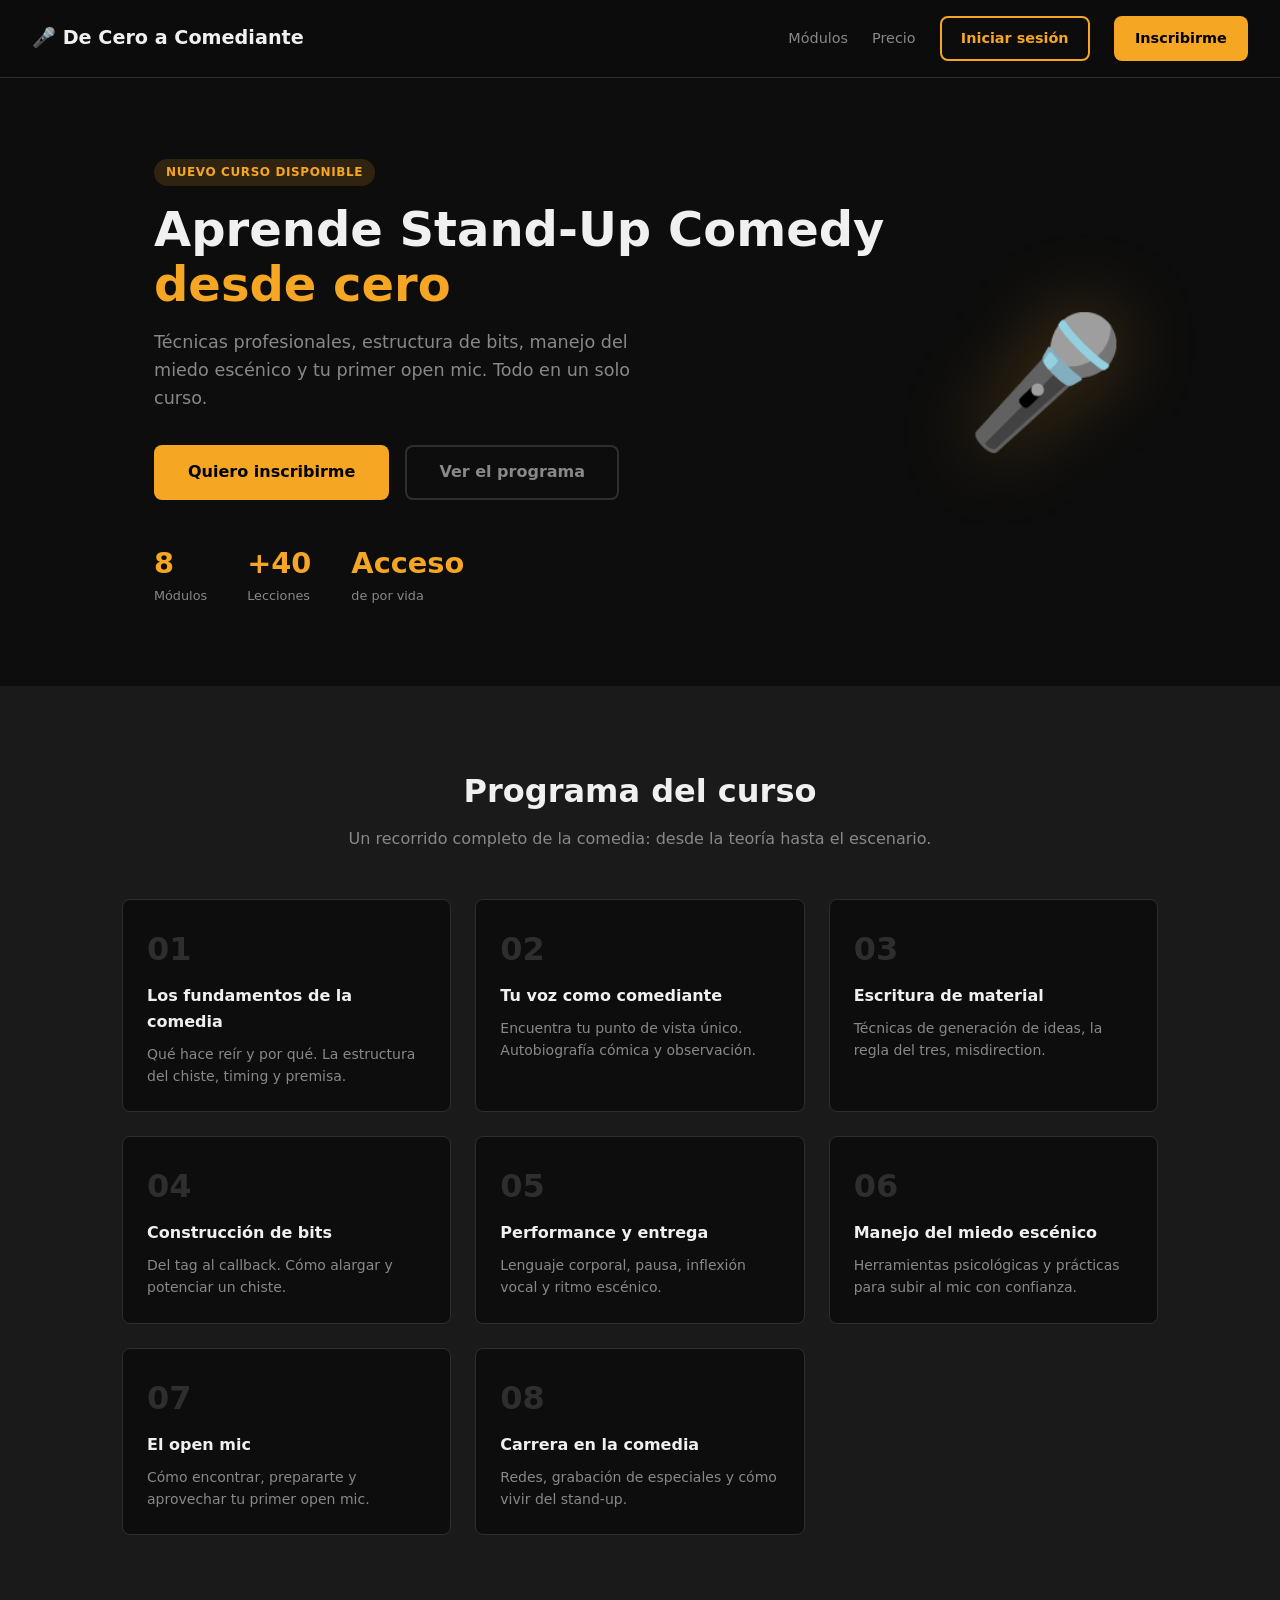
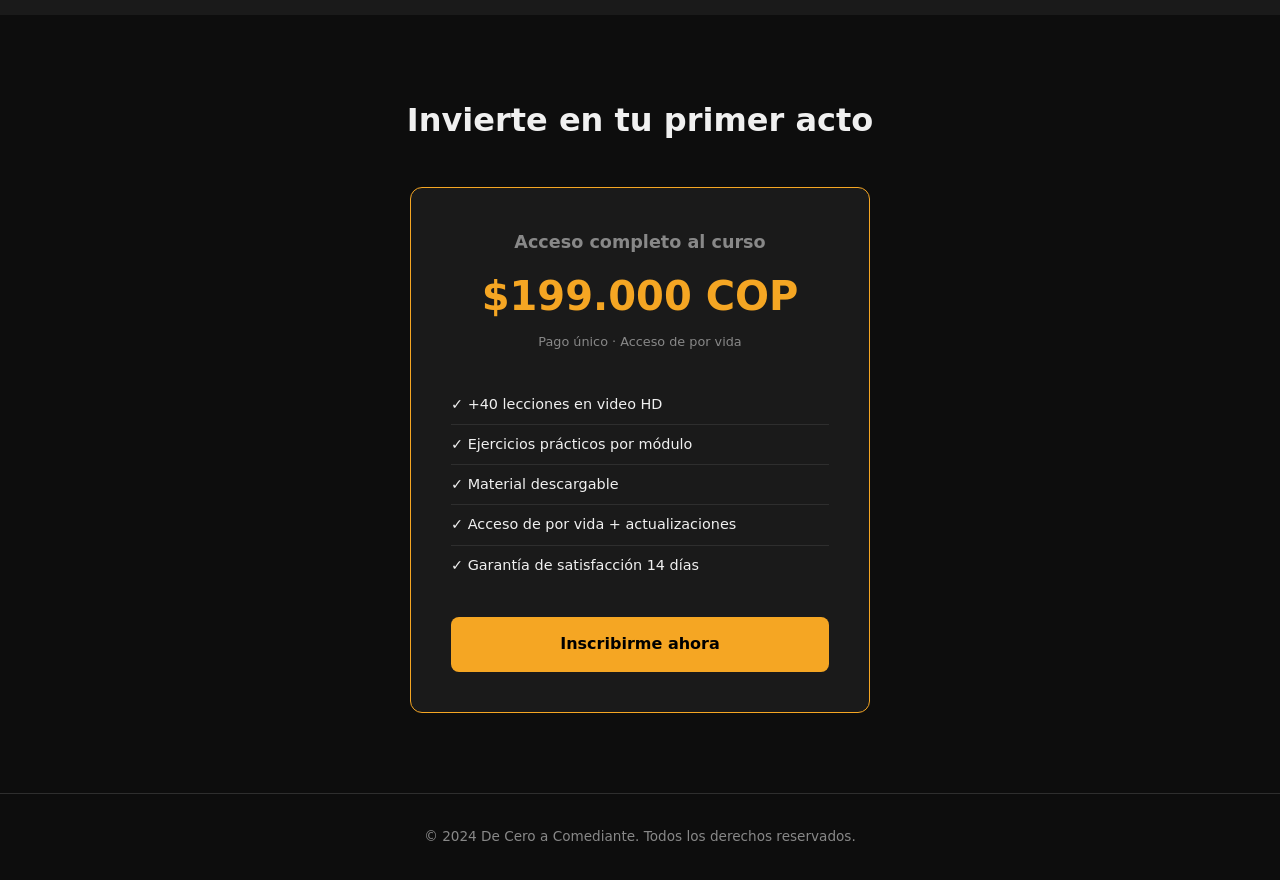
==== frontend/index.html @ c9303311 "Initial commit — De Cero a Comediante LMS" ====
<!DOCTYPE html>
<html lang="es">
<head>
  <meta charset="UTF-8" />
  <meta name="viewport" content="width=device-width, initial-scale=1.0" />
  <title>De Cero a Comediante — Curso de Stand-Up Comedy</title>
  <link rel="stylesheet" href="css/main.css" />
</head>
<body>
  <nav class="navbar">
    <div class="nav-brand">🎤 De Cero a Comediante</div>
    <div class="nav-links">
      <a href="#modulos">Módulos</a>
      <a href="#precio">Precio</a>
      <a href="login.html" class="btn btn-outline">Iniciar sesión</a>
      <a href="checkout.html" class="btn btn-primary">Inscribirme</a>
    </div>
  </nav>

  <header class="hero">
    <div class="hero-content">
      <span class="badge">Nuevo curso disponible</span>
      <h1>Aprende Stand-Up Comedy<br /><span class="highlight">desde cero</span></h1>
      <p class="hero-sub">Técnicas profesionales, estructura de bits, manejo del miedo escénico y tu primer open mic. Todo en un solo curso.</p>
      <div class="hero-cta">
        <a href="checkout.html" class="btn btn-primary btn-lg">Quiero inscribirme</a>
        <a href="#modulos" class="btn btn-ghost btn-lg">Ver el programa</a>
      </div>
      <div class="hero-stats">
        <div class="stat"><strong>8</strong><span>Módulos</span></div>
        <div class="stat"><strong>+40</strong><span>Lecciones</span></div>
        <div class="stat"><strong>Acceso</strong><span>de por vida</span></div>
      </div>
    </div>
    <div class="hero-image">
      <div class="mic-graphic">🎤</div>
    </div>
  </header>

  <section id="modulos" class="modules-section">
    <div class="container">
      <h2>Programa del curso</h2>
      <p class="section-sub">Un recorrido completo de la comedia: desde la teoría hasta el escenario.</p>
      <div class="modules-grid" id="modules-list">
        <!-- Populated by JS or static fallback below -->
        <div class="module-card">
          <div class="module-num">01</div>
          <h3>Los fundamentos de la comedia</h3>
          <p>Qué hace reír y por qué. La estructura del chiste, timing y premisa.</p>
        </div>
        <div class="module-card">
          <div class="module-num">02</div>
          <h3>Tu voz como comediante</h3>
          <p>Encuentra tu punto de vista único. Autobiografía cómica y observación.</p>
        </div>
        <div class="module-card">
          <div class="module-num">03</div>
          <h3>Escritura de material</h3>
          <p>Técnicas de generación de ideas, la regla del tres, misdirection.</p>
        </div>
        <div class="module-card">
          <div class="module-num">04</div>
          <h3>Construcción de bits</h3>
          <p>Del tag al callback. Cómo alargar y potenciar un chiste.</p>
        </div>
        <div class="module-card">
          <div class="module-num">05</div>
          <h3>Performance y entrega</h3>
          <p>Lenguaje corporal, pausa, inflexión vocal y ritmo escénico.</p>
        </div>
        <div class="module-card">
          <div class="module-num">06</div>
          <h3>Manejo del miedo escénico</h3>
          <p>Herramientas psicológicas y prácticas para subir al mic con confianza.</p>
        </div>
        <div class="module-card">
          <div class="module-num">07</div>
          <h3>El open mic</h3>
          <p>Cómo encontrar, prepararte y aprovechar tu primer open mic.</p>
        </div>
        <div class="module-card">
          <div class="module-num">08</div>
          <h3>Carrera en la comedia</h3>
          <p>Redes, grabación de especiales y cómo vivir del stand-up.</p>
        </div>
      </div>
    </div>
  </section>

  <section id="precio" class="pricing-section">
    <div class="container">
      <h2>Invierte en tu primer acto</h2>
      <div class="pricing-card">
        <div class="pricing-header">
          <h3>Acceso completo al curso</h3>
          <div class="price" id="course-price">$199.000 COP</div>
          <span class="price-note">Pago único · Acceso de por vida</span>
        </div>
        <ul class="pricing-features">
          <li>✓ +40 lecciones en video HD</li>
          <li>✓ Ejercicios prácticos por módulo</li>
          <li>✓ Material descargable</li>
          <li>✓ Acceso de por vida + actualizaciones</li>
          <li>✓ Garantía de satisfacción 14 días</li>
        </ul>
        <a href="checkout.html" class="btn btn-primary btn-lg btn-full">Inscribirme ahora</a>
      </div>
    </div>
  </section>

  <footer class="footer">
    <div class="container">
      <p>© 2024 De Cero a Comediante. Todos los derechos reservados.</p>
    </div>
  </footer>

  <script src="js/api.js"></script>
  <script>
    // If logged in, adjust CTA to go directly to dashboard
    const token = localStorage.getItem("dca_token");
    if (token) {
      document.querySelectorAll('a[href="checkout.html"]').forEach(el => {
        el.href = "dashboard.html";
        el.textContent = el.textContent.includes("Inscribirme") ? "Ir al curso" : el.textContent;
      });
    }

    // Load real price from API
    API.get("/courses").then(courses => {
      if (courses && courses.length > 0) {
        const price = courses[0].price_cop;
        if (price) {
          document.getElementById("course-price").textContent =
            "$" + Number(price).toLocaleString("es-CO") + " COP";
        }
      }
    }).catch(() => {});
  </script>
</body>
</html>
---- frontend/css/main.css ----
/* ─── Reset & variables ─────────────────────────────────────────────────── */
*, *::before, *::after { box-sizing: border-box; margin: 0; padding: 0; }

:root {
  --primary:    #f5a623;
  --primary-d:  #d4891a;
  --bg:         #0d0d0d;
  --bg-card:    #1a1a1a;
  --bg-card2:   #222;
  --border:     #2e2e2e;
  --text:       #f0f0f0;
  --text-muted: #888;
  --red:        #e63946;
  --green:      #2a9d8f;
  --radius:     8px;
  --shadow:     0 4px 24px rgba(0,0,0,.4);
  --font:       'Segoe UI', system-ui, -apple-system, sans-serif;
}

html { scroll-behavior: smooth; }

body {
  background: var(--bg);
  color: var(--text);
  font-family: var(--font);
  font-size: 16px;
  line-height: 1.6;
}

a { color: var(--primary); text-decoration: none; }
a:hover { text-decoration: underline; }

/* ─── Buttons ───────────────────────────────────────────────────────────── */
.btn {
  display: inline-flex;
  align-items: center;
  justify-content: center;
  gap: .4rem;
  padding: .55rem 1.2rem;
  border-radius: var(--radius);
  font-size: .9rem;
  font-weight: 600;
  cursor: pointer;
  border: 2px solid transparent;
  transition: background .15s, color .15s, border-color .15s, transform .1s;
  text-decoration: none;
  white-space: nowrap;
}
.btn:hover { transform: translateY(-1px); text-decoration: none; }
.btn:active { transform: translateY(0); }

.btn-primary  { background: var(--primary); color: #000; }
.btn-primary:hover  { background: var(--primary-d); }

.btn-outline  { border-color: var(--primary); color: var(--primary); background: transparent; }
.btn-outline:hover  { background: var(--primary); color: #000; }

.btn-ghost    { background: transparent; color: var(--text-muted); border-color: var(--border); }
.btn-ghost:hover    { color: var(--text); border-color: var(--text-muted); }

.btn-lg   { padding: .8rem 2rem; font-size: 1rem; }
.btn-sm   { padding: .35rem .8rem; font-size: .8rem; }
.btn-full { width: 100%; }

/* ─── Navbar ────────────────────────────────────────────────────────────── */
.navbar {
  display: flex;
  align-items: center;
  justify-content: space-between;
  padding: 1rem 2rem;
  border-bottom: 1px solid var(--border);
  position: sticky;
  top: 0;
  background: rgba(13,13,13,.92);
  backdrop-filter: blur(8px);
  z-index: 100;
}
.nav-brand { font-size: 1.2rem; font-weight: 700; color: var(--text); }
.nav-links  { display: flex; align-items: center; gap: 1.5rem; }
.nav-links a:not(.btn) { color: var(--text-muted); font-size: .9rem; }
.nav-links a:not(.btn):hover { color: var(--text); }

/* ─── Hero ──────────────────────────────────────────────────────────────── */
.hero {
  display: grid;
  grid-template-columns: 1fr auto;
  align-items: center;
  gap: 3rem;
  padding: 5rem 4rem;
  max-width: 1100px;
  margin: 0 auto;
}
.badge {
  display: inline-block;
  background: rgba(245,166,35,.15);
  color: var(--primary);
  font-size: .75rem;
  font-weight: 700;
  padding: .25rem .75rem;
  border-radius: 100px;
  letter-spacing: .05em;
  text-transform: uppercase;
  margin-bottom: 1rem;
}
.hero-content h1 { font-size: 3rem; line-height: 1.15; margin-bottom: 1rem; }
.highlight { color: var(--primary); }
.hero-sub { font-size: 1.1rem; color: var(--text-muted); max-width: 520px; margin-bottom: 2rem; }
.hero-cta { display: flex; gap: 1rem; flex-wrap: wrap; margin-bottom: 2.5rem; }
.hero-stats { display: flex; gap: 2.5rem; }
.stat { display: flex; flex-direction: column; }
.stat strong { font-size: 1.8rem; color: var(--primary); }
.stat span   { font-size: .8rem; color: var(--text-muted); }
.mic-graphic { font-size: 8rem; filter: drop-shadow(0 0 40px rgba(245,166,35,.3)); }

/* ─── Modules section ───────────────────────────────────────────────────── */
.container { max-width: 1100px; margin: 0 auto; padding: 0 2rem; }
.modules-section { padding: 5rem 0; background: var(--bg-card); }
.modules-section h2 { font-size: 2rem; text-align: center; margin-bottom: .5rem; }
.section-sub { text-align: center; color: var(--text-muted); margin-bottom: 3rem; }
.modules-grid {
  display: grid;
  grid-template-columns: repeat(auto-fill, minmax(260px, 1fr));
  gap: 1.5rem;
}
.module-card {
  background: var(--bg);
  border: 1px solid var(--border);
  border-radius: var(--radius);
  padding: 1.5rem;
  transition: border-color .2s;
}
.module-card:hover { border-color: var(--primary); }
.module-num { font-size: 2rem; font-weight: 900; color: var(--border); margin-bottom: .5rem; }
.module-card h3 { font-size: 1rem; margin-bottom: .5rem; }
.module-card p  { font-size: .875rem; color: var(--text-muted); }

/* ─── Pricing section ───────────────────────────────────────────────────── */
.pricing-section { padding: 5rem 0; text-align: center; }
.pricing-section h2 { font-size: 2rem; margin-bottom: 2.5rem; }
.pricing-card {
  display: inline-block;
  background: var(--bg-card);
  border: 1px solid var(--primary);
  border-radius: 12px;
  padding: 2.5rem;
  max-width: 460px;
  width: 100%;
  text-align: left;
}
.pricing-header { text-align: center; margin-bottom: 2rem; }
.pricing-header h3 { font-size: 1.1rem; color: var(--text-muted); margin-bottom: .5rem; }
.price { font-size: 2.5rem; font-weight: 900; color: var(--primary); }
.price-note { font-size: .8rem; color: var(--text-muted); }
.pricing-features { list-style: none; margin-bottom: 2rem; }
.pricing-features li { padding: .5rem 0; border-bottom: 1px solid var(--border); font-size: .9rem; }
.pricing-features li:last-child { border: none; }

/* ─── Footer ────────────────────────────────────────────────────────────── */
.footer { padding: 2rem; text-align: center; border-top: 1px solid var(--border); color: var(--text-muted); font-size: .85rem; }

/* ─── Auth page ─────────────────────────────────────────────────────────── */
.auth-page {
  min-height: 100vh;
  display: flex;
  align-items: center;
  justify-content: center;
  background: radial-gradient(ellipse at top, #1a1100 0%, var(--bg) 70%);
}
.auth-container { width: 100%; max-width: 420px; padding: 1rem; }
.auth-brand { text-align: center; margin-bottom: 2rem; font-size: 1.2rem; font-weight: 700; }
.auth-card {
  background: var(--bg-card);
  border: 1px solid var(--border);
  border-radius: 12px;
  padding: 2rem;
}
.auth-tabs { display: flex; margin-bottom: 1.5rem; border-bottom: 1px solid var(--border); }
.auth-tab {
  flex: 1;
  background: none;
  border: none;
  color: var(--text-muted);
  padding: .75rem;
  font-size: .95rem;
  font-weight: 600;
  cursor: pointer;
  transition: color .15s;
  border-bottom: 2px solid transparent;
  margin-bottom: -1px;
}
.auth-tab.active { color: var(--primary); border-bottom-color: var(--primary); }
.auth-form { display: flex; flex-direction: column; gap: 1rem; }

/* ─── Forms ─────────────────────────────────────────────────────────────── */
.form-group { display: flex; flex-direction: column; gap: .35rem; }
.form-group label { font-size: .85rem; font-weight: 600; color: var(--text-muted); }
.form-group input,
.form-group textarea,
.form-group select {
  background: var(--bg);
  border: 1px solid var(--border);
  border-radius: var(--radius);
  color: var(--text);
  padding: .65rem .9rem;
  font-size: .95rem;
  font-family: inherit;
  transition: border-color .15s;
  width: 100%;
}
.form-group input:focus,
.form-group textarea:focus,
.form-group select:focus { outline: none; border-color: var(--primary); }
.form-row { display: grid; grid-template-columns: 1fr 1fr; gap: 1rem; }
.form-error { color: var(--red); font-size: .85rem; padding: .5rem .75rem; background: rgba(230,57,70,.1); border-radius: var(--radius); }
.form-select { /* alias */ }
.checkbox-group label { flex-direction: row; align-items: center; gap: .5rem; cursor: pointer; }
.checkbox-group input[type="checkbox"] { width: auto; }

/* ─── Checkout page ─────────────────────────────────────────────────────── */
.checkout-page { min-height: 100vh; }
.checkout-layout {
  display: grid;
  grid-template-columns: 1fr 1fr;
  gap: 3rem;
  max-width: 900px;
  margin: 4rem auto;
  padding: 0 2rem;
}
.checkout-summary h1 { font-size: 1.5rem; margin-bottom: 1.5rem; }
.checkout-course-card {
  display: flex;
  gap: 1.5rem;
  background: var(--bg-card);
  border: 1px solid var(--border);
  border-radius: var(--radius);
  padding: 1.5rem;
  margin-bottom: 1.5rem;
}
.checkout-course-icon { font-size: 3rem; }
.checkout-course-info h2 { font-size: 1.1rem; margin-bottom: .25rem; }
.checkout-features { list-style: none; margin-top: .75rem; font-size: .85rem; color: var(--text-muted); }
.checkout-features li { padding: .2rem 0; }
.checkout-total {
  display: flex;
  justify-content: space-between;
  align-items: center;
  font-size: 1.2rem;
  padding: 1rem 0;
  border-top: 1px solid var(--border);
}
.checkout-total strong { font-size: 1.5rem; color: var(--primary); }
.checkout-guarantee { font-size: .8rem; color: var(--text-muted); margin-top: .75rem; }
.checkout-payment { display: flex; align-items: center; justify-content: center; min-height: 200px; }
.checkout-loader, .checkout-error { text-align: center; }
.checkout-error { background: rgba(230,57,70,.08); border: 1px solid var(--red); border-radius: var(--radius); padding: 1.5rem; }

/* ─── Spinner ───────────────────────────────────────────────────────────── */
.spinner {
  width: 36px; height: 36px;
  border: 3px solid var(--border);
  border-top-color: var(--primary);
  border-radius: 50%;
  animation: spin .7s linear infinite;
  margin: 0 auto .75rem;
}
@keyframes spin { to { transform: rotate(360deg); } }

/* ─── Utilities ─────────────────────────────────────────────────────────── */
.hidden { display: none !important; }

/* ─── Progress bar ──────────────────────────────────────────────────────── */
.progress-bar {
  height: 6px;
  background: var(--border);
  border-radius: 3px;
  overflow: hidden;
}
.progress-fill {
  height: 100%;
  background: var(--primary);
  border-radius: 3px;
  transition: width .4s ease;
}

/* ─── Responsive ────────────────────────────────────────────────────────── */
@media (max-width: 768px) {
  .hero { grid-template-columns: 1fr; padding: 3rem 1.5rem; }
  .hero-content h1 { font-size: 2rem; }
  .mic-graphic { display: none; }
  .checkout-layout { grid-template-columns: 1fr; }
  .nav-links .btn-outline { display: none; }
}
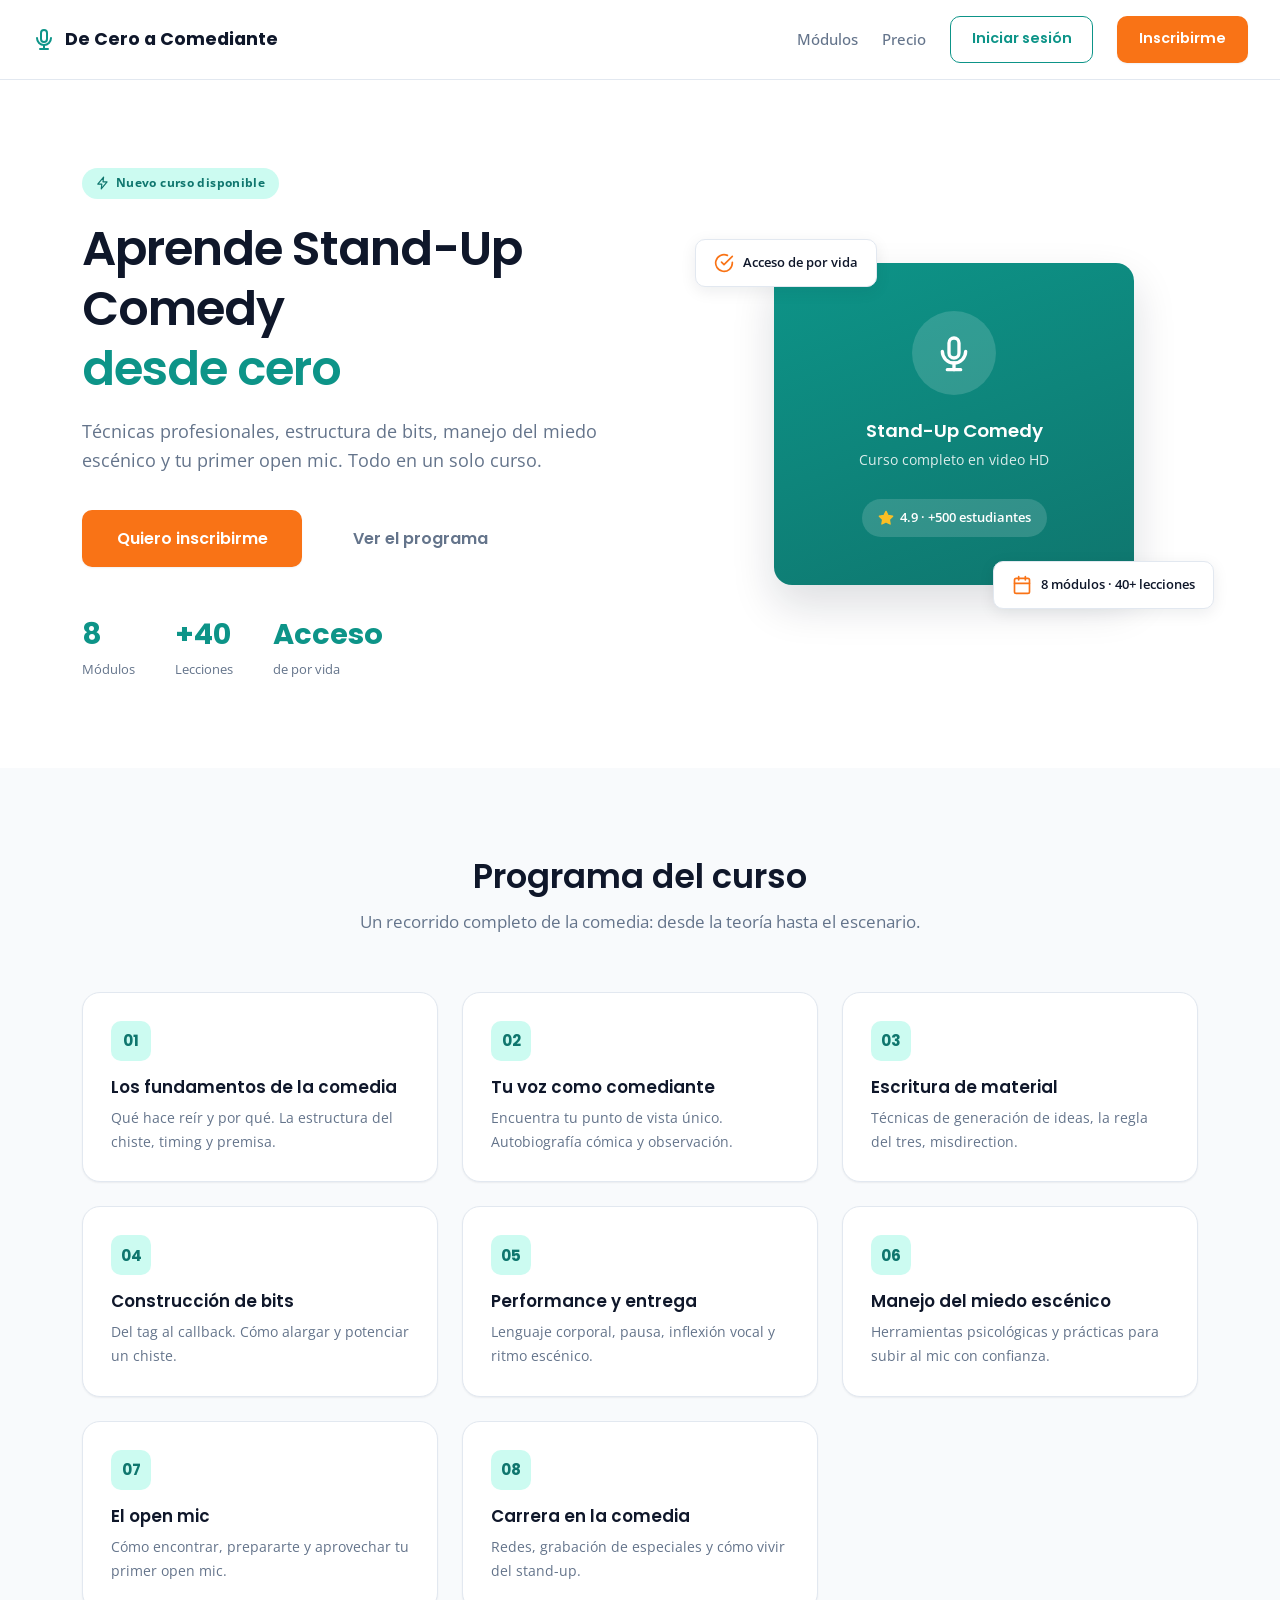
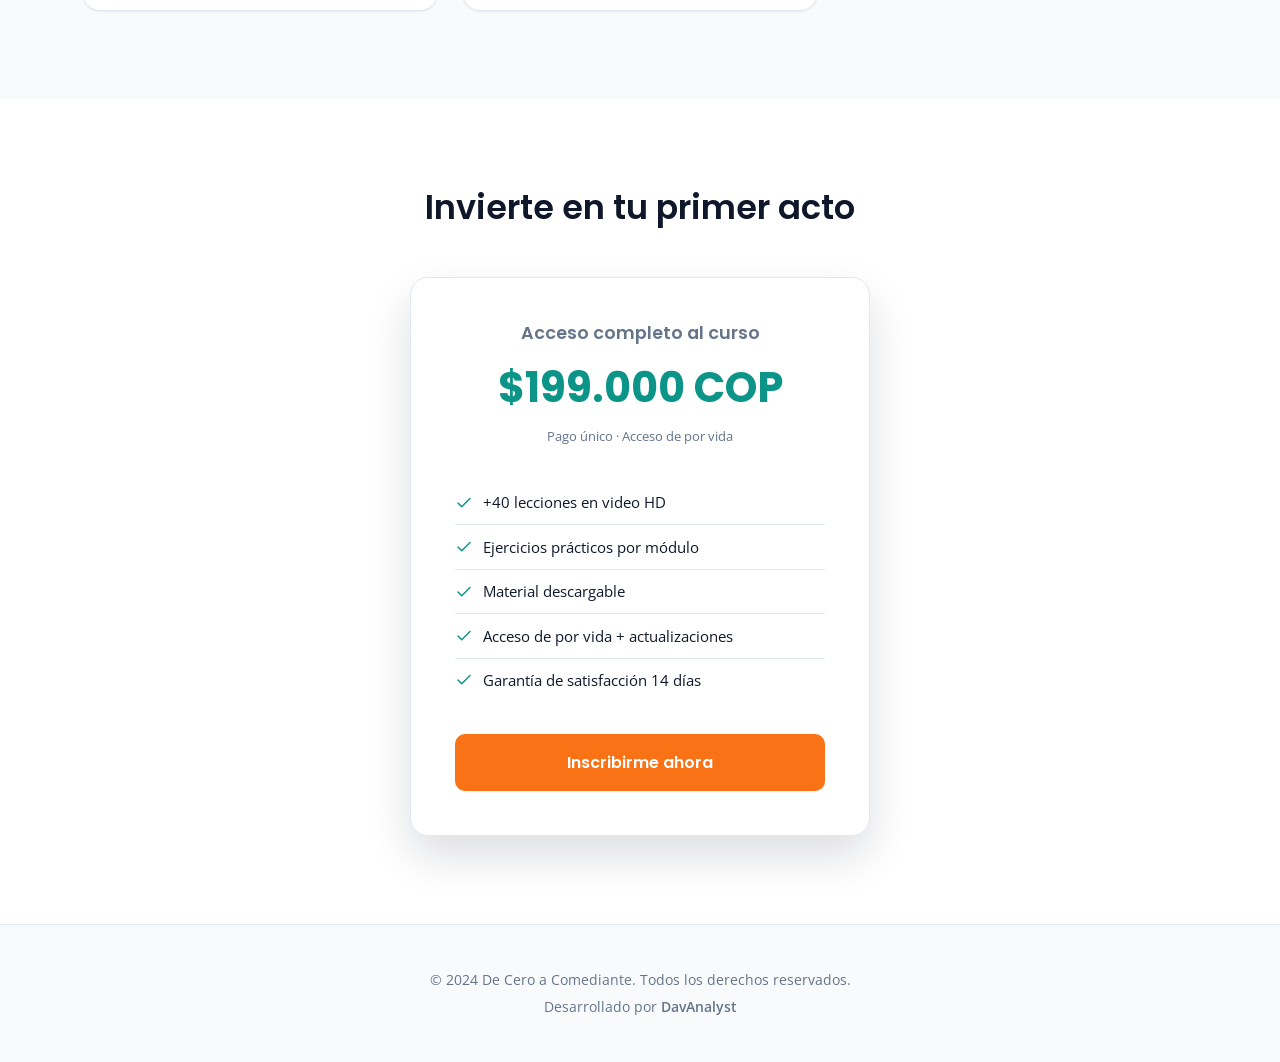
==== commit db57ffe6: "Rediseña el frontend con estilo profesional de plataforma de curso Nueva paleta teal/naranja, tipogr" ====
--- a/frontend/index.html
+++ b/frontend/index.html
@@ -8,7 +8,10 @@
 </head>
 <body>
   <nav class="navbar">
-    <div class="nav-brand">🎤 De Cero a Comediante</div>
+    <div class="nav-brand">
+      <svg class="icon" viewBox="0 0 24 24"><path d="M12 15a3 3 0 0 0 3-3V6a3 3 0 0 0-6 0v6a3 3 0 0 0 3 3Z"/><path d="M19 11a7 7 0 0 1-14 0"/><line x1="12" y1="18" x2="12" y2="22"/><line x1="8" y1="22" x2="16" y2="22"/></svg>
+      De Cero a Comediante
+    </div>
     <div class="nav-links">
       <a href="#modulos">Módulos</a>
       <a href="#precio">Precio</a>
@@ -19,7 +22,10 @@
 
   <header class="hero">
     <div class="hero-content">
-      <span class="badge">Nuevo curso disponible</span>
+      <span class="badge">
+        <svg class="icon" viewBox="0 0 24 24" style="width:14px;height:14px"><path d="M13 2 3 14h7l-1 8 10-12h-7l1-8Z"/></svg>
+        Nuevo curso disponible
+      </span>
       <h1>Aprende Stand-Up Comedy<br /><span class="highlight">desde cero</span></h1>
       <p class="hero-sub">Técnicas profesionales, estructura de bits, manejo del miedo escénico y tu primer open mic. Todo en un solo curso.</p>
       <div class="hero-cta">
@@ -32,8 +38,27 @@
         <div class="stat"><strong>Acceso</strong><span>de por vida</span></div>
       </div>
     </div>
-    <div class="hero-image">
-      <div class="mic-graphic">🎤</div>
+    <div class="hero-visual">
+      <div class="hero-visual-glow"></div>
+      <div class="hero-float-badge top">
+        <svg class="icon" viewBox="0 0 24 24"><path d="M22 11.08V12a10 10 0 1 1-5.93-9.14"/><polyline points="22 4 12 14.01 9 11.01"/></svg>
+        Acceso de por vida
+      </div>
+      <div class="hero-card">
+        <div class="icon-circle">
+          <svg class="icon" viewBox="0 0 24 24"><path d="M12 15a3 3 0 0 0 3-3V6a3 3 0 0 0-6 0v6a3 3 0 0 0 3 3Z"/><path d="M19 11a7 7 0 0 1-14 0"/><line x1="12" y1="18" x2="12" y2="22"/><line x1="8" y1="22" x2="16" y2="22"/></svg>
+        </div>
+        <h3>Stand-Up Comedy</h3>
+        <p>Curso completo en video HD</p>
+        <div class="hero-rating">
+          <svg class="icon" viewBox="0 0 24 24"><polygon points="12 2 15.09 8.26 22 9.27 17 14.14 18.18 21.02 12 17.77 5.82 21.02 7 14.14 2 9.27 8.91 8.26 12 2"/></svg>
+          4.9 · +500 estudiantes
+        </div>
+      </div>
+      <div class="hero-float-badge bottom">
+        <svg class="icon" viewBox="0 0 24 24"><rect x="3" y="4" width="18" height="18" rx="2"/><line x1="16" y1="2" x2="16" y2="6"/><line x1="8" y1="2" x2="8" y2="6"/><line x1="3" y1="10" x2="21" y2="10"/></svg>
+        8 módulos · 40+ lecciones
+      </div>
     </div>
   </header>
 
@@ -97,11 +122,11 @@
           <span class="price-note">Pago único · Acceso de por vida</span>
         </div>
         <ul class="pricing-features">
-          <li>✓ +40 lecciones en video HD</li>
-          <li>✓ Ejercicios prácticos por módulo</li>
-          <li>✓ Material descargable</li>
-          <li>✓ Acceso de por vida + actualizaciones</li>
-          <li>✓ Garantía de satisfacción 14 días</li>
+          <li><svg class="icon" viewBox="0 0 24 24"><polyline points="20 6 9 17 4 12"/></svg> +40 lecciones en video HD</li>
+          <li><svg class="icon" viewBox="0 0 24 24"><polyline points="20 6 9 17 4 12"/></svg> Ejercicios prácticos por módulo</li>
+          <li><svg class="icon" viewBox="0 0 24 24"><polyline points="20 6 9 17 4 12"/></svg> Material descargable</li>
+          <li><svg class="icon" viewBox="0 0 24 24"><polyline points="20 6 9 17 4 12"/></svg> Acceso de por vida + actualizaciones</li>
+          <li><svg class="icon" viewBox="0 0 24 24"><polyline points="20 6 9 17 4 12"/></svg> Garantía de satisfacción 14 días</li>
         </ul>
         <a href="checkout.html" class="btn btn-primary btn-lg btn-full">Inscribirme ahora</a>
       </div>
@@ -111,6 +136,7 @@
   <footer class="footer">
     <div class="container">
       <p>© 2024 De Cero a Comediante. Todos los derechos reservados.</p>
+      <p>Desarrollado por <a href="https://www.davanalyst.com" target="_blank" rel="noopener noreferrer">DavAnalyst</a></p>
     </div>
   </footer>
 
--- a/frontend/css/main.css
+++ b/frontend/css/main.css
@@ -1,20 +1,37 @@
+/* ─── Fonts ──────────────────────────────────────────────────────────────── */
+@import url('https://fonts.googleapis.com/css2?family=Open+Sans:wght@400;500;600;700&family=Poppins:wght@500;600;700;800&display=swap');
+
 /* ─── Reset & variables ─────────────────────────────────────────────────── */
 *, *::before, *::after { box-sizing: border-box; margin: 0; padding: 0; }
 
 :root {
-  --primary:    #f5a623;
-  --primary-d:  #d4891a;
-  --bg:         #0d0d0d;
-  --bg-card:    #1a1a1a;
-  --bg-card2:   #222;
-  --border:     #2e2e2e;
-  --text:       #f0f0f0;
-  --text-muted: #888;
-  --red:        #e63946;
-  --green:      #2a9d8f;
-  --radius:     8px;
-  --shadow:     0 4px 24px rgba(0,0,0,.4);
-  --font:       'Segoe UI', system-ui, -apple-system, sans-serif;
+  --primary:      #0D9488;
+  --primary-dark: #0F766E;
+  --primary-light:#CCFBF1;
+  --cta:          #F97316;
+  --cta-dark:     #EA580C;
+  --cta-light:    #FFEDD5;
+
+  --bg:         #FFFFFF;
+  --bg-alt:     #F8FAFC;
+  --bg-card:    #F8FAFC;
+  --border:     #E2E8F0;
+  --text:       #0F172A;
+  --text-muted: #64748B;
+
+  --red:      #DC2626;
+  --red-bg:   #FEF2F2;
+  --green:    #16A34A;
+  --green-bg: #F0FDF4;
+
+  --radius:    10px;
+  --radius-lg: 18px;
+  --shadow-sm: 0 1px 2px rgba(15,23,42,.06);
+  --shadow:    0 4px 16px rgba(15,23,42,.08);
+  --shadow-lg: 0 20px 44px rgba(15,23,42,.14);
+
+  --font:         'Open Sans', system-ui, -apple-system, sans-serif;
+  --font-heading: 'Poppins', system-ui, -apple-system, sans-serif;
 }
 
 html { scroll-behavior: smooth; }
@@ -24,42 +41,57 @@
   color: var(--text);
   font-family: var(--font);
   font-size: 16px;
-  line-height: 1.6;
+  line-height: 1.65;
+  -webkit-font-smoothing: antialiased;
+}
+
+h1, h2, h3, h4, h5, h6 {
+  font-family: var(--font-heading);
+  font-weight: 600;
+  line-height: 1.25;
+  color: var(--text);
 }
 
 a { color: var(--primary); text-decoration: none; }
-a:hover { text-decoration: underline; }
+a:hover { color: var(--primary-dark); }
+
+svg { display: block; }
+.icon { width: 20px; height: 20px; stroke: currentColor; fill: none; stroke-width: 2; stroke-linecap: round; stroke-linejoin: round; flex-shrink: 0; }
 
 /* ─── Buttons ───────────────────────────────────────────────────────────── */
 .btn {
   display: inline-flex;
   align-items: center;
   justify-content: center;
-  gap: .4rem;
-  padding: .55rem 1.2rem;
+  gap: .5rem;
+  padding: .65rem 1.3rem;
   border-radius: var(--radius);
+  font-family: var(--font-heading);
   font-size: .9rem;
   font-weight: 600;
   cursor: pointer;
-  border: 2px solid transparent;
-  transition: background .15s, color .15s, border-color .15s, transform .1s;
+  border: 1.5px solid transparent;
+  transition: background .15s ease, color .15s ease, border-color .15s ease, box-shadow .15s ease, transform .1s ease;
   text-decoration: none;
   white-space: nowrap;
-}
-.btn:hover { transform: translateY(-1px); text-decoration: none; }
+  min-height: 44px;
+}
+.btn:hover { transform: translateY(-1px); }
 .btn:active { transform: translateY(0); }
-
-.btn-primary  { background: var(--primary); color: #000; }
-.btn-primary:hover  { background: var(--primary-d); }
+.btn:focus-visible { outline: 2px solid var(--primary); outline-offset: 2px; }
+.btn .icon { width: 18px; height: 18px; }
+
+.btn-primary  { background: var(--cta); color: #fff; box-shadow: var(--shadow-sm); }
+.btn-primary:hover  { background: var(--cta-dark); box-shadow: var(--shadow); }
 
 .btn-outline  { border-color: var(--primary); color: var(--primary); background: transparent; }
-.btn-outline:hover  { background: var(--primary); color: #000; }
-
-.btn-ghost    { background: transparent; color: var(--text-muted); border-color: var(--border); }
-.btn-ghost:hover    { color: var(--text); border-color: var(--text-muted); }
-
-.btn-lg   { padding: .8rem 2rem; font-size: 1rem; }
-.btn-sm   { padding: .35rem .8rem; font-size: .8rem; }
+.btn-outline:hover  { background: var(--primary-light); }
+
+.btn-ghost    { background: transparent; color: var(--text-muted); border-color: transparent; }
+.btn-ghost:hover    { color: var(--text); background: var(--bg-alt); }
+
+.btn-lg   { padding: .9rem 2.1rem; font-size: 1rem; min-height: 52px; }
+.btn-sm   { padding: .4rem .9rem; font-size: .82rem; min-height: 36px; }
 .btn-full { width: 100%; }
 
 /* ─── Navbar ────────────────────────────────────────────────────────────── */
@@ -71,92 +103,209 @@
   border-bottom: 1px solid var(--border);
   position: sticky;
   top: 0;
-  background: rgba(13,13,13,.92);
-  backdrop-filter: blur(8px);
+  background: rgba(255,255,255,.85);
+  backdrop-filter: blur(10px);
+  -webkit-backdrop-filter: blur(10px);
   z-index: 100;
 }
-.nav-brand { font-size: 1.2rem; font-weight: 700; color: var(--text); }
+.nav-brand {
+  display: inline-flex;
+  align-items: center;
+  gap: .55rem;
+  font-family: var(--font-heading);
+  font-size: 1.1rem;
+  font-weight: 700;
+  color: var(--text);
+}
+.nav-brand .icon { width: 24px; height: 24px; color: var(--primary); }
+a.nav-brand:hover { color: var(--text); }
 .nav-links  { display: flex; align-items: center; gap: 1.5rem; }
-.nav-links a:not(.btn) { color: var(--text-muted); font-size: .9rem; }
+.nav-links a:not(.btn) { color: var(--text-muted); font-size: .92rem; font-weight: 500; }
 .nav-links a:not(.btn):hover { color: var(--text); }
 
 /* ─── Hero ──────────────────────────────────────────────────────────────── */
 .hero {
   display: grid;
-  grid-template-columns: 1fr auto;
-  align-items: center;
-  gap: 3rem;
-  padding: 5rem 4rem;
-  max-width: 1100px;
+  grid-template-columns: 1fr .85fr;
+  align-items: center;
+  gap: 3.5rem;
+  padding: 5.5rem 2rem;
+  max-width: 1180px;
   margin: 0 auto;
 }
 .badge {
-  display: inline-block;
-  background: rgba(245,166,35,.15);
-  color: var(--primary);
-  font-size: .75rem;
+  display: inline-flex;
+  align-items: center;
+  gap: .4rem;
+  background: var(--primary-light);
+  color: var(--primary-dark);
+  font-size: .78rem;
   font-weight: 700;
-  padding: .25rem .75rem;
+  padding: .35rem .85rem;
   border-radius: 100px;
-  letter-spacing: .05em;
-  text-transform: uppercase;
-  margin-bottom: 1rem;
-}
-.hero-content h1 { font-size: 3rem; line-height: 1.15; margin-bottom: 1rem; }
+  letter-spacing: .03em;
+  margin-bottom: 1.25rem;
+}
+.hero-content h1 { font-size: 3rem; letter-spacing: -.02em; margin-bottom: 1.1rem; }
 .highlight { color: var(--primary); }
-.hero-sub { font-size: 1.1rem; color: var(--text-muted); max-width: 520px; margin-bottom: 2rem; }
-.hero-cta { display: flex; gap: 1rem; flex-wrap: wrap; margin-bottom: 2.5rem; }
+.hero-sub { font-size: 1.1rem; color: var(--text-muted); max-width: 520px; margin-bottom: 2.2rem; }
+.hero-cta { display: flex; gap: 1rem; flex-wrap: wrap; margin-bottom: 2.75rem; }
 .hero-stats { display: flex; gap: 2.5rem; }
 .stat { display: flex; flex-direction: column; }
-.stat strong { font-size: 1.8rem; color: var(--primary); }
-.stat span   { font-size: .8rem; color: var(--text-muted); }
-.mic-graphic { font-size: 8rem; filter: drop-shadow(0 0 40px rgba(245,166,35,.3)); }
+.stat strong { font-family: var(--font-heading); font-size: 1.8rem; font-weight: 700; color: var(--primary); }
+.stat span   { font-size: .82rem; color: var(--text-muted); }
+
+/* ─── Hero visual ───────────────────────────────────────────────────────── */
+.hero-visual { position: relative; display: flex; align-items: center; justify-content: center; }
+.hero-visual-glow {
+  position: absolute;
+  inset: 8%;
+  background: radial-gradient(circle, var(--primary-light) 0%, transparent 70%);
+  filter: blur(10px);
+  z-index: 0;
+}
+.hero-card {
+  position: relative;
+  z-index: 1;
+  width: 100%;
+  max-width: 360px;
+  background: linear-gradient(160deg, var(--primary) 0%, var(--primary-dark) 100%);
+  border-radius: var(--radius-lg);
+  padding: 3rem 2rem;
+  box-shadow: var(--shadow-lg);
+  text-align: center;
+  color: #fff;
+}
+.hero-card .icon-circle {
+  width: 84px; height: 84px;
+  margin: 0 auto 1.5rem;
+  border-radius: 50%;
+  background: rgba(255,255,255,.15);
+  display: flex; align-items: center; justify-content: center;
+}
+.hero-card .icon-circle .icon { width: 40px; height: 40px; color: #fff; }
+.hero-card h3 { color: #fff; font-size: 1.15rem; margin-bottom: .35rem; }
+.hero-card p { color: rgba(255,255,255,.85); font-size: .88rem; }
+.hero-rating {
+  margin-top: 1.75rem;
+  display: inline-flex;
+  align-items: center;
+  gap: .4rem;
+  background: rgba(255,255,255,.15);
+  padding: .5rem 1rem;
+  border-radius: 100px;
+  font-size: .82rem;
+  font-weight: 600;
+}
+.hero-rating .icon { width: 16px; height: 16px; color: #FBBF24; fill: #FBBF24; }
+.hero-float-badge {
+  position: absolute;
+  background: #fff;
+  border: 1px solid var(--border);
+  border-radius: var(--radius);
+  box-shadow: var(--shadow);
+  padding: .75rem 1.1rem;
+  display: flex;
+  align-items: center;
+  gap: .6rem;
+  font-size: .82rem;
+  font-weight: 600;
+  color: var(--text);
+  z-index: 2;
+}
+.hero-float-badge .icon { width: 20px; height: 20px; color: var(--cta); }
+.hero-float-badge.top    { top: -1.5rem; left: -1rem; }
+.hero-float-badge.bottom { bottom: -1.5rem; right: -1rem; }
+
+/* ─── Sections shared ───────────────────────────────────────────────────── */
+.container { max-width: 1180px; margin: 0 auto; padding: 0 2rem; }
+.section-eyebrow {
+  display: block;
+  text-align: center;
+  color: var(--primary);
+  font-weight: 700;
+  font-size: .8rem;
+  letter-spacing: .08em;
+  text-transform: uppercase;
+  margin-bottom: .6rem;
+}
 
 /* ─── Modules section ───────────────────────────────────────────────────── */
-.container { max-width: 1100px; margin: 0 auto; padding: 0 2rem; }
-.modules-section { padding: 5rem 0; background: var(--bg-card); }
-.modules-section h2 { font-size: 2rem; text-align: center; margin-bottom: .5rem; }
-.section-sub { text-align: center; color: var(--text-muted); margin-bottom: 3rem; }
+.modules-section { padding: 5.5rem 0; background: var(--bg-alt); }
+.modules-section h2 { font-size: 2.1rem; text-align: center; margin-bottom: .6rem; }
+.section-sub { text-align: center; color: var(--text-muted); margin-bottom: 3.5rem; font-size: 1.05rem; }
 .modules-grid {
   display: grid;
-  grid-template-columns: repeat(auto-fill, minmax(260px, 1fr));
+  grid-template-columns: repeat(auto-fill, minmax(270px, 1fr));
   gap: 1.5rem;
 }
 .module-card {
-  background: var(--bg);
-  border: 1px solid var(--border);
-  border-radius: var(--radius);
-  padding: 1.5rem;
-  transition: border-color .2s;
-}
-.module-card:hover { border-color: var(--primary); }
-.module-num { font-size: 2rem; font-weight: 900; color: var(--border); margin-bottom: .5rem; }
-.module-card h3 { font-size: 1rem; margin-bottom: .5rem; }
-.module-card p  { font-size: .875rem; color: var(--text-muted); }
+  background: #fff;
+  border: 1px solid var(--border);
+  border-radius: var(--radius-lg);
+  padding: 1.75rem;
+  box-shadow: var(--shadow-sm);
+  transition: box-shadow .2s ease, transform .2s ease, border-color .2s ease;
+}
+.module-card:hover { box-shadow: var(--shadow); transform: translateY(-3px); border-color: var(--primary-light); }
+.module-num {
+  display: inline-flex;
+  align-items: center;
+  justify-content: center;
+  width: 40px; height: 40px;
+  border-radius: 10px;
+  background: var(--primary-light);
+  color: var(--primary-dark);
+  font-family: var(--font-heading);
+  font-size: .95rem;
+  font-weight: 700;
+  margin-bottom: 1rem;
+}
+.module-card h3 { font-size: 1.05rem; margin-bottom: .5rem; }
+.module-card p  { font-size: .9rem; color: var(--text-muted); }
 
 /* ─── Pricing section ───────────────────────────────────────────────────── */
-.pricing-section { padding: 5rem 0; text-align: center; }
-.pricing-section h2 { font-size: 2rem; margin-bottom: 2.5rem; }
+.pricing-section { padding: 5.5rem 0; text-align: center; }
+.pricing-section h2 { font-size: 2.1rem; margin-bottom: 3rem; }
 .pricing-card {
   display: inline-block;
-  background: var(--bg-card);
-  border: 1px solid var(--primary);
-  border-radius: 12px;
-  padding: 2.5rem;
+  background: #fff;
+  border: 1px solid var(--border);
+  border-radius: var(--radius-lg);
+  padding: 2.75rem;
   max-width: 460px;
   width: 100%;
   text-align: left;
+  box-shadow: var(--shadow-lg);
 }
 .pricing-header { text-align: center; margin-bottom: 2rem; }
-.pricing-header h3 { font-size: 1.1rem; color: var(--text-muted); margin-bottom: .5rem; }
-.price { font-size: 2.5rem; font-weight: 900; color: var(--primary); }
-.price-note { font-size: .8rem; color: var(--text-muted); }
+.pricing-header h3 { font-size: 1.1rem; color: var(--text-muted); font-weight: 600; margin-bottom: .6rem; }
+.price { font-family: var(--font-heading); font-size: 2.6rem; font-weight: 700; color: var(--primary); }
+.price-note { font-size: .82rem; color: var(--text-muted); }
 .pricing-features { list-style: none; margin-bottom: 2rem; }
-.pricing-features li { padding: .5rem 0; border-bottom: 1px solid var(--border); font-size: .9rem; }
+.pricing-features li {
+  display: flex;
+  align-items: center;
+  gap: .65rem;
+  padding: .6rem 0;
+  border-bottom: 1px solid var(--border);
+  font-size: .92rem;
+}
 .pricing-features li:last-child { border: none; }
+.pricing-features .icon { width: 18px; height: 18px; color: var(--primary); }
 
 /* ─── Footer ────────────────────────────────────────────────────────────── */
-.footer { padding: 2rem; text-align: center; border-top: 1px solid var(--border); color: var(--text-muted); font-size: .85rem; }
+.footer {
+  padding: 2.5rem 2rem;
+  text-align: center;
+  border-top: 1px solid var(--border);
+  color: var(--text-muted);
+  font-size: .85rem;
+  background: var(--bg-alt);
+}
+.footer p { margin: .25rem 0; }
+.footer a { color: var(--text-muted); font-weight: 600; }
+.footer a:hover { color: var(--primary); }
 
 /* ─── Auth page ─────────────────────────────────────────────────────────── */
 .auth-page {
@@ -164,22 +313,26 @@
   display: flex;
   align-items: center;
   justify-content: center;
-  background: radial-gradient(ellipse at top, #1a1100 0%, var(--bg) 70%);
-}
-.auth-container { width: 100%; max-width: 420px; padding: 1rem; }
-.auth-brand { text-align: center; margin-bottom: 2rem; font-size: 1.2rem; font-weight: 700; }
+  background: radial-gradient(ellipse at top, var(--primary-light) 0%, var(--bg) 60%);
+  padding: 2rem 1rem;
+}
+.auth-container { width: 100%; max-width: 420px; }
+.auth-brand { display: flex; justify-content: center; margin-bottom: 2rem; }
+.auth-brand a { font-size: 1.15rem; }
 .auth-card {
-  background: var(--bg-card);
-  border: 1px solid var(--border);
-  border-radius: 12px;
-  padding: 2rem;
-}
-.auth-tabs { display: flex; margin-bottom: 1.5rem; border-bottom: 1px solid var(--border); }
+  background: #fff;
+  border: 1px solid var(--border);
+  border-radius: var(--radius-lg);
+  padding: 2.25rem;
+  box-shadow: var(--shadow-lg);
+}
+.auth-tabs { display: flex; margin-bottom: 1.75rem; border-bottom: 1px solid var(--border); }
 .auth-tab {
   flex: 1;
   background: none;
   border: none;
   color: var(--text-muted);
+  font-family: var(--font-heading);
   padding: .75rem;
   font-size: .95rem;
   font-weight: 600;
@@ -188,71 +341,115 @@
   border-bottom: 2px solid transparent;
   margin-bottom: -1px;
 }
+.auth-tab:hover { color: var(--text); }
 .auth-tab.active { color: var(--primary); border-bottom-color: var(--primary); }
-.auth-form { display: flex; flex-direction: column; gap: 1rem; }
+.auth-form { display: flex; flex-direction: column; gap: 1.1rem; }
 
 /* ─── Forms ─────────────────────────────────────────────────────────────── */
-.form-group { display: flex; flex-direction: column; gap: .35rem; }
-.form-group label { font-size: .85rem; font-weight: 600; color: var(--text-muted); }
+.form-group { display: flex; flex-direction: column; gap: .4rem; }
+.form-group label { font-size: .85rem; font-weight: 600; color: var(--text); }
 .form-group input,
 .form-group textarea,
 .form-group select {
-  background: var(--bg);
-  border: 1px solid var(--border);
+  background: #fff;
+  border: 1.5px solid var(--border);
   border-radius: var(--radius);
   color: var(--text);
-  padding: .65rem .9rem;
+  padding: .7rem .95rem;
   font-size: .95rem;
   font-family: inherit;
-  transition: border-color .15s;
+  transition: border-color .15s, box-shadow .15s;
   width: 100%;
 }
 .form-group input:focus,
 .form-group textarea:focus,
-.form-group select:focus { outline: none; border-color: var(--primary); }
+.form-group select:focus { outline: none; border-color: var(--primary); box-shadow: 0 0 0 3px var(--primary-light); }
 .form-row { display: grid; grid-template-columns: 1fr 1fr; gap: 1rem; }
-.form-error { color: var(--red); font-size: .85rem; padding: .5rem .75rem; background: rgba(230,57,70,.1); border-radius: var(--radius); }
-.form-select { /* alias */ }
+.form-error {
+  display: flex;
+  align-items: center;
+  gap: .5rem;
+  color: var(--red);
+  font-size: .85rem;
+  padding: .6rem .85rem;
+  background: var(--red-bg);
+  border-radius: var(--radius);
+}
+.form-error .icon { width: 16px; height: 16px; flex-shrink: 0; }
 .checkbox-group label { flex-direction: row; align-items: center; gap: .5rem; cursor: pointer; }
 .checkbox-group input[type="checkbox"] { width: auto; }
 
 /* ─── Checkout page ─────────────────────────────────────────────────────── */
-.checkout-page { min-height: 100vh; }
+.checkout-page { min-height: 100vh; background: var(--bg-alt); }
 .checkout-layout {
   display: grid;
   grid-template-columns: 1fr 1fr;
   gap: 3rem;
-  max-width: 900px;
-  margin: 4rem auto;
+  max-width: 960px;
+  margin: 3.5rem auto;
   padding: 0 2rem;
+  align-items: start;
 }
 .checkout-summary h1 { font-size: 1.5rem; margin-bottom: 1.5rem; }
 .checkout-course-card {
   display: flex;
-  gap: 1.5rem;
-  background: var(--bg-card);
-  border: 1px solid var(--border);
-  border-radius: var(--radius);
+  gap: 1.25rem;
+  background: #fff;
+  border: 1px solid var(--border);
+  border-radius: var(--radius-lg);
   padding: 1.5rem;
   margin-bottom: 1.5rem;
-}
-.checkout-course-icon { font-size: 3rem; }
-.checkout-course-info h2 { font-size: 1.1rem; margin-bottom: .25rem; }
-.checkout-features { list-style: none; margin-top: .75rem; font-size: .85rem; color: var(--text-muted); }
-.checkout-features li { padding: .2rem 0; }
+  box-shadow: var(--shadow-sm);
+}
+.checkout-course-icon {
+  width: 56px; height: 56px;
+  flex-shrink: 0;
+  border-radius: 12px;
+  background: var(--primary-light);
+  color: var(--primary-dark);
+  display: flex;
+  align-items: center;
+  justify-content: center;
+}
+.checkout-course-icon .icon { width: 28px; height: 28px; }
+.checkout-course-info h2 { font-size: 1.1rem; margin-bottom: .3rem; }
+.checkout-course-info > p { color: var(--text-muted); font-size: .9rem; }
+.checkout-features { list-style: none; margin-top: .85rem; font-size: .88rem; color: var(--text-muted); }
+.checkout-features li { display: flex; align-items: center; gap: .5rem; padding: .25rem 0; }
+.checkout-features .icon { width: 16px; height: 16px; color: var(--primary); }
 .checkout-total {
   display: flex;
   justify-content: space-between;
   align-items: center;
-  font-size: 1.2rem;
-  padding: 1rem 0;
-  border-top: 1px solid var(--border);
-}
-.checkout-total strong { font-size: 1.5rem; color: var(--primary); }
-.checkout-guarantee { font-size: .8rem; color: var(--text-muted); margin-top: .75rem; }
-.checkout-payment { display: flex; align-items: center; justify-content: center; min-height: 200px; }
+  font-size: 1.1rem;
+  padding: 1.25rem 1.5rem;
+  background: #fff;
+  border: 1px solid var(--border);
+  border-radius: var(--radius);
+}
+.checkout-total strong { font-family: var(--font-heading); font-size: 1.5rem; color: var(--primary); }
+.checkout-guarantee {
+  display: flex;
+  align-items: center;
+  gap: .5rem;
+  font-size: .82rem;
+  color: var(--text-muted);
+  margin-top: 1rem;
+}
+.checkout-guarantee .icon { width: 16px; height: 16px; color: var(--primary); }
+.checkout-payment {
+  display: flex;
+  align-items: center;
+  justify-content: center;
+  min-height: 200px;
+  background: #fff;
+  border: 1px solid var(--border);
+  border-radius: var(--radius-lg);
+  padding: 1.5rem;
+  box-shadow: var(--shadow-sm);
+}
 .checkout-loader, .checkout-error { text-align: center; }
-.checkout-error { background: rgba(230,57,70,.08); border: 1px solid var(--red); border-radius: var(--radius); padding: 1.5rem; }
+.checkout-error { background: var(--red-bg); border: 1px solid #FCA5A5; border-radius: var(--radius); padding: 1.5rem; }
 
 /* ─── Spinner ───────────────────────────────────────────────────────────── */
 .spinner {
@@ -264,29 +461,40 @@
   margin: 0 auto .75rem;
 }
 @keyframes spin { to { transform: rotate(360deg); } }
+@media (prefers-reduced-motion: reduce) {
+  .spinner { animation-duration: 1.4s; }
+}
 
 /* ─── Utilities ─────────────────────────────────────────────────────────── */
 .hidden { display: none !important; }
 
 /* ─── Progress bar ──────────────────────────────────────────────────────── */
 .progress-bar {
-  height: 6px;
+  height: 7px;
   background: var(--border);
-  border-radius: 3px;
+  border-radius: 4px;
   overflow: hidden;
 }
 .progress-fill {
   height: 100%;
   background: var(--primary);
-  border-radius: 3px;
+  border-radius: 4px;
   transition: width .4s ease;
 }
 
 /* ─── Responsive ────────────────────────────────────────────────────────── */
-@media (max-width: 768px) {
-  .hero { grid-template-columns: 1fr; padding: 3rem 1.5rem; }
-  .hero-content h1 { font-size: 2rem; }
-  .mic-graphic { display: none; }
+@media (max-width: 900px) {
+  .hero { grid-template-columns: 1fr; padding: 3.5rem 1.5rem; text-align: center; }
+  .hero-content { display: flex; flex-direction: column; align-items: center; }
+  .hero-sub { max-width: 100%; }
+  .hero-stats { justify-content: center; }
+  .hero-visual { margin-top: 1rem; }
+  .hero-float-badge { display: none; }
   .checkout-layout { grid-template-columns: 1fr; }
+}
+@media (max-width: 640px) {
+  .navbar { padding: .85rem 1.25rem; }
+  .nav-links { gap: .75rem; }
   .nav-links .btn-outline { display: none; }
-}
+  .hero-content h1 { font-size: 2.1rem; }
+}
